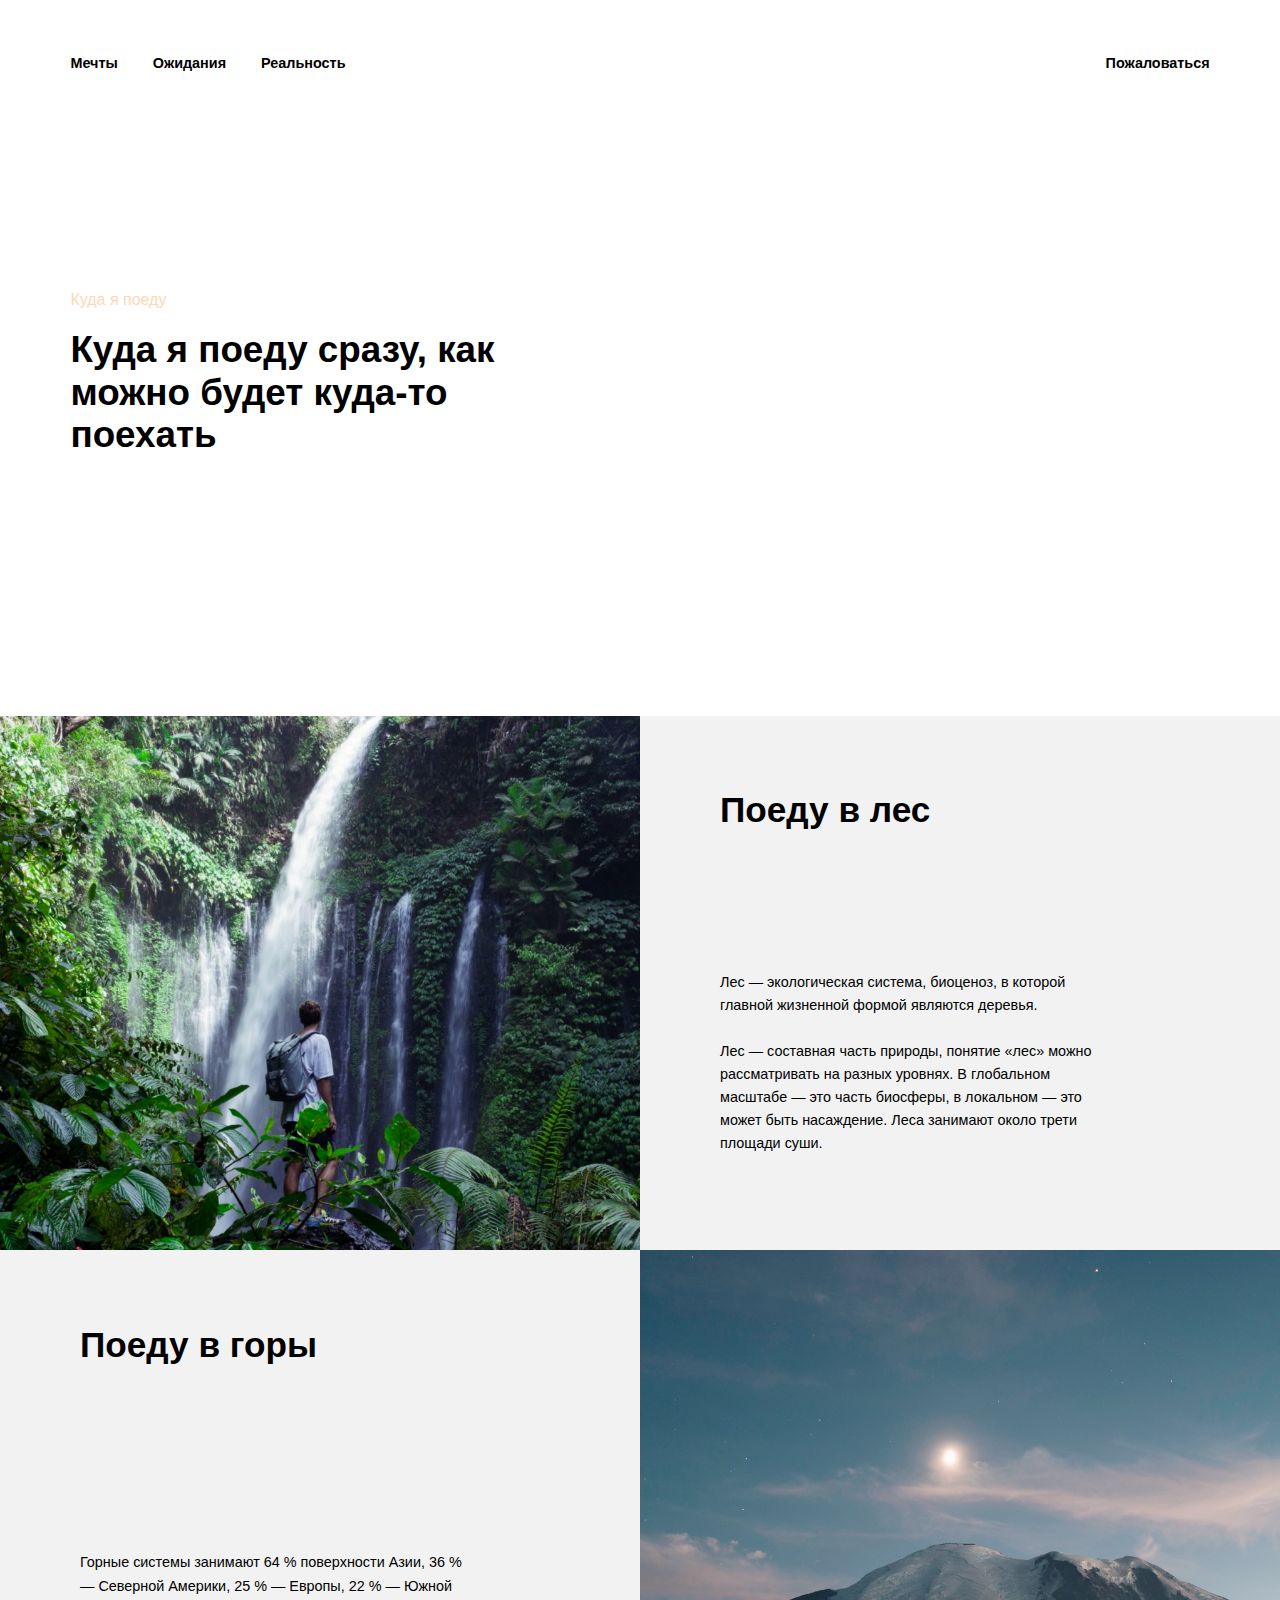
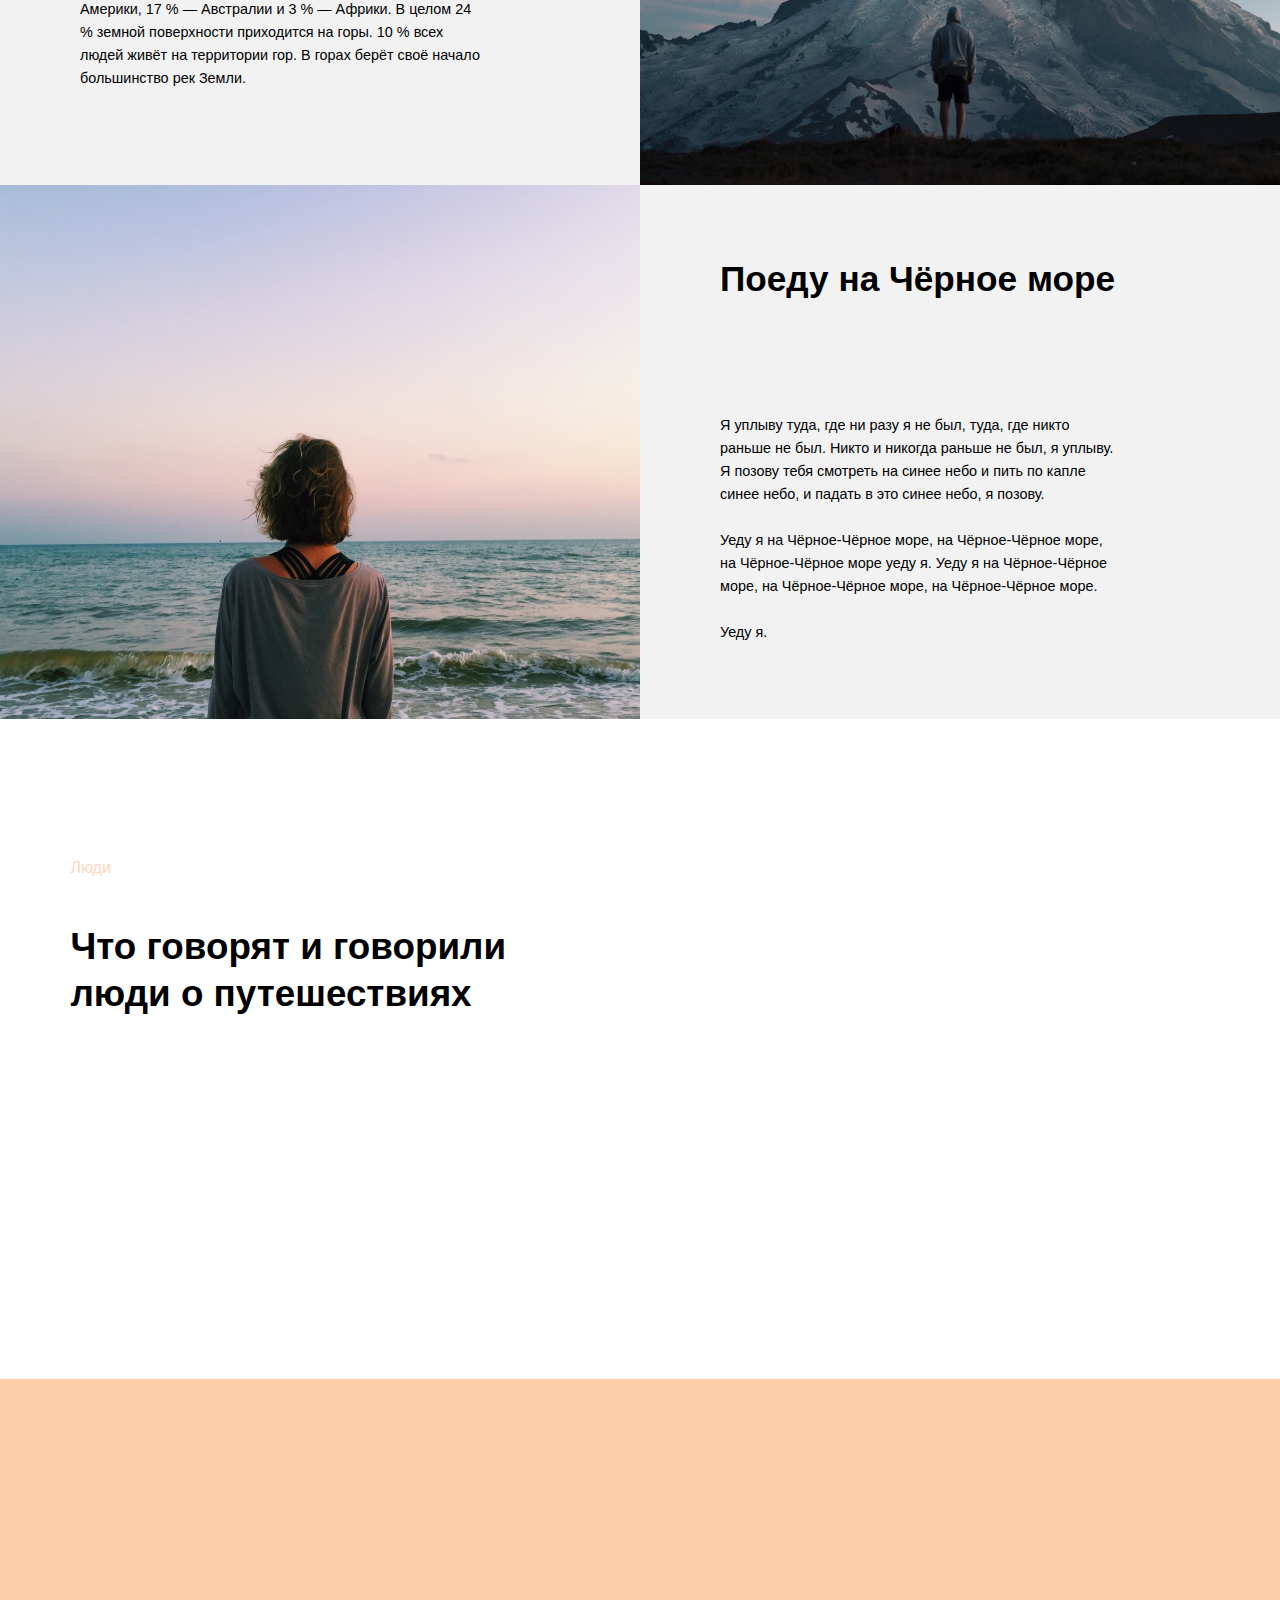
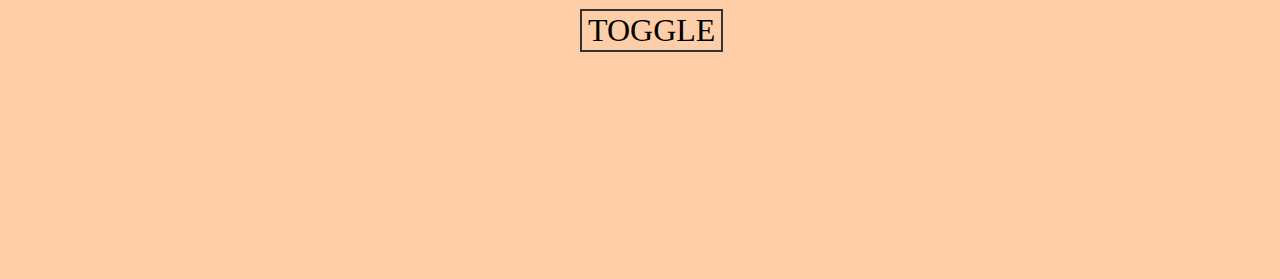
==== index.html @ f2f43249 "." ====
<!DOCTYPE html>
<html lang="ru">
  <head>
    <meta charset="UTF-8" />
    <meta http-equiv="X-UA-Compatible" content="IE=edge" />
    <meta name="viewport" content="width=device-width, initial-scale=1.0" />
    <meta
      name="keywords"
      content="Куда поехать, мечты, ожидания, реальность, лес, горы, море"
    />
    <meta name="description" content="Путешествия по России" />
    <meta name="author" content="Il.Kor&Gorilla.dev" />
    <link rel="stylesheet" href="./pages/index.css" />
    <title>Куда я поеду</title>
  </head>
  <body class="wrapper">
    <div class="root">
      <header class="header header_margin_auto">
        <nav class="navbar header__navbar">
          <a href="#" class="navbar__link header__link" target="_blank"
            >Мечты</a
          >
          <a href="#" class="navbar__link header__link" target="_blank"
            >Ожидания</a
          >
          <a
            href="#"
            class="navbar__link header__link navbar__link_margin_r"
            target="_blank"
            >Реальность</a
          >
          <a href="#" class="navbar__link header__link" target="_blank"
            >Пожаловаться</a
          >
        </nav>
      </header>
      <main class="content">
        <section class="description">
          <div class="description__text">
            <p class="section-subtitle section-subtitle_position_description">
              Куда я поеду
            </p>
            <h1 class="section-title section-title_position_description">
              Куда я поеду сразу, как можно будет куда-то поехать
            </h1>
          </div>
          <div class="description__image"></div>
        </section>
        <section class="cards">
          <div class="card">
            <img src="./images/places-forest.jpeg" alt="" class="card__image" />
            <div class="card__description">
              <h2 class="card__title">Поеду в лес</h2>
              <p class="card__paragraph">
                Лес — экологическая система, биоценоз, в которой главной
                жизненной формой являются деревья.
              </p>
              <p class="card__paragraph">
                Лес — составная часть природы, понятие «лес» можно рассматривать
                на разных уровнях. В глобальном масштабе — это часть биосферы, в
                локальном — это может быть насаждение. Леса занимают около трети
                площади суши.
              </p>
            </div>
          </div>
          <div class="card">
            <img
              src="./images/places-mountains.jpeg"
              alt=""
              class="card__image"
            />
            <div class="card__description">
              <h2 class="card__title">Поеду в горы</h2>
              <p class="card__paragraph">
                Горные системы занимают 64 % поверхности Азии, 36 % — Северной
                Америки, 25 % — Европы, 22 % — Южной Америки, 17 % — Австралии и
                3 % — Африки. В целом 24 % земной поверхности приходится на
                горы. 10 % всех людей живёт на территории гор. В горах берёт
                своё начало большинство рек Земли.
              </p>
            </div>
          </div>
          <div class="card">
            <img
              src="./images/places-black-sea.jpeg"
              alt=""
              class="card__image"
            />
            <div class="card__description card__description_position_third">
              <h2 class="card__title">Поеду на Чёрное море</h2>
              <p class="card__paragraph">
                Я уплыву туда, где ни разу я не был, туда, где никто раньше не
                был. Никто и никогда раньше не был, я уплыву. Я позову тебя
                смотреть на синее небо и пить по капле синее небо, и падать в
                это синее небо, я позову.
              </p>
              <p class="card__paragraph">
                Уеду я на Чёрное-Чёрное море, на Чёрное-Чёрное море, на
                Чёрное-Чёрное море уеду я. Уеду я на Чёрное-Чёрное море, на
                Чёрное-Чёрное море, на Чёрное-Чёрное море.
              </p>
              <p class="card__paragraph">Уеду я.</p>
            </div>
          </div>
        </section>
        <section class="quotes">
          <p class="section-subtitle">Люди</p>
          <h2 class="section-title section-title_position_quotes">
            Что говорят и говорили люди о путешествиях
          </h2>
          <ul class="quotes__table">
            <li class="quotes__cell">
              <p class="quotes__author">Иван Бунин</p>
              <blockquote class="quotes__text quotes__text_active">
                Человека делают счастливым три вещи: любовь, интересная работа и
                возможность путешествовать.
              </blockquote>
            </li>
            <li class="quotes__cell">
              <p class="quotes__author">Альбер Камю</p>
              <blockquote class="quotes__text">
                Путешествие как самая великая и серьезная наука помогает нам
                вновь обрести себя.
              </blockquote>
            </li>
            <li class="quotes__cell">
              <p class="quotes__author">Норвежская пословица</p>
              <blockquote class="quotes__text">
                Лишь тот, кто странствует, открывает новые пути.
              </blockquote>
            </li>
            <li class="quotes__cell">
              <p class="quotes__author">Мария Захарова</p>
              <blockquote class="quotes__text">
                В принципе зарубежная поездка – это серьезнейшее,
                ответственнейшее и очень рискованное предприятие.
              </blockquote>
            </li>
          </ul>
        </section>
      </main>
      <footer class="footer">
        <div class="footer__copyright">
          <div class="footer__column-left">
            <h2 class="footer__year">&copy;2022</h2>
          </div>
          <div class="footer__separator"></div>
          <div class="footer__column-right">
            <p class="footer__authors">Il.Kor <br />Gorilla.dev</p>
          </div>
        </div>
        <button class="footer__button footer__button_hidden">Toggle</button>
      </footer>
    <script language="JavaScript" src="./pages/script.js"></script>
  </body>
</html>
---- pages/index.css ----
/* Normalize section ==================================================>*/
@import url(../vendor/normalize.css);

/* root section ==================================================>*/
@import url(../blocks/root/root.css);

/* header section ==================================================>*/
@import url(../blocks/header/header.css);
@import url(../blocks/header/_margin/header_margin_auto.css);
@import url(../blocks/navbar/navbar.css);
@import url(../blocks/navbar/__link/navbar__link.css);
@import url(../blocks/navbar/__link/_margin/navbar__link_margin_r.css);

/* Content section ==================================================>*/
@import url(../blocks/content/content.css);

/* Description section ==================================================>*/
@import url(../blocks/description/description.css);
@import url(../blocks/description/__text/description__text.css);
@import url(../blocks/description/__image/description__image.css);
@import url(../blocks/section-title/section-title.css);
@import url(../blocks/section-subtitle/section-subtitle.css);

/* Cards section ==================================================>*/
@import url(../blocks/cards/cards.css);
@import url(../blocks/card/card.css);
@import url(../blocks/card/__description/card__description.css);
@import url(../blocks/card/__image/card__image.css);
@import url(../blocks/card/__paragraph/card__paragraph.css);
@import url(../blocks/card/__title/card__title.css);
@import url(../blocks/card/__description/_position/card__description_position_third.css);

/* Quotes section ==================================================>*/
@import url(../blocks/quotes/quotes.css);
@import url(../blocks/quotes/__table/quotes__table.css);
@import url(../blocks/quotes/__cell/quotes__cell.css);
@import url(../blocks/quotes/__cell/_active/quotes__cell_active.css);
@import url(../blocks/quotes/__author/quotes__author.css);
@import url(../blocks/quotes/__text/quotes__text.css);
@import url(../blocks/section-title/_position/section-title_position_quotes.css);

/* Footer section ==================================================>*/
@import url(../blocks/footer/footer.css);
@import url(../blocks/footer/__copyright/footer__copyright.css);
@import url(../blocks/footer/__column-right/footer__column-right.css);
@import url(../blocks/footer/__column-left/footer__column-left.css);
@import url(../blocks/footer/__year/footer__year.css);
@import url(../blocks/footer/__year/_active/footer__year_active.css);
@import url(../blocks/footer/__authors/footer__authors.css);
@import url(../blocks/footer/__authors/_active/footer__authors_active.css);
@import url(../blocks/footer/__separator/footer__separator.css);
@import url(../blocks/footer/__separator/_active/footer__separator_active.css);
@import url(../blocks/footer/__button/footer__button.css);
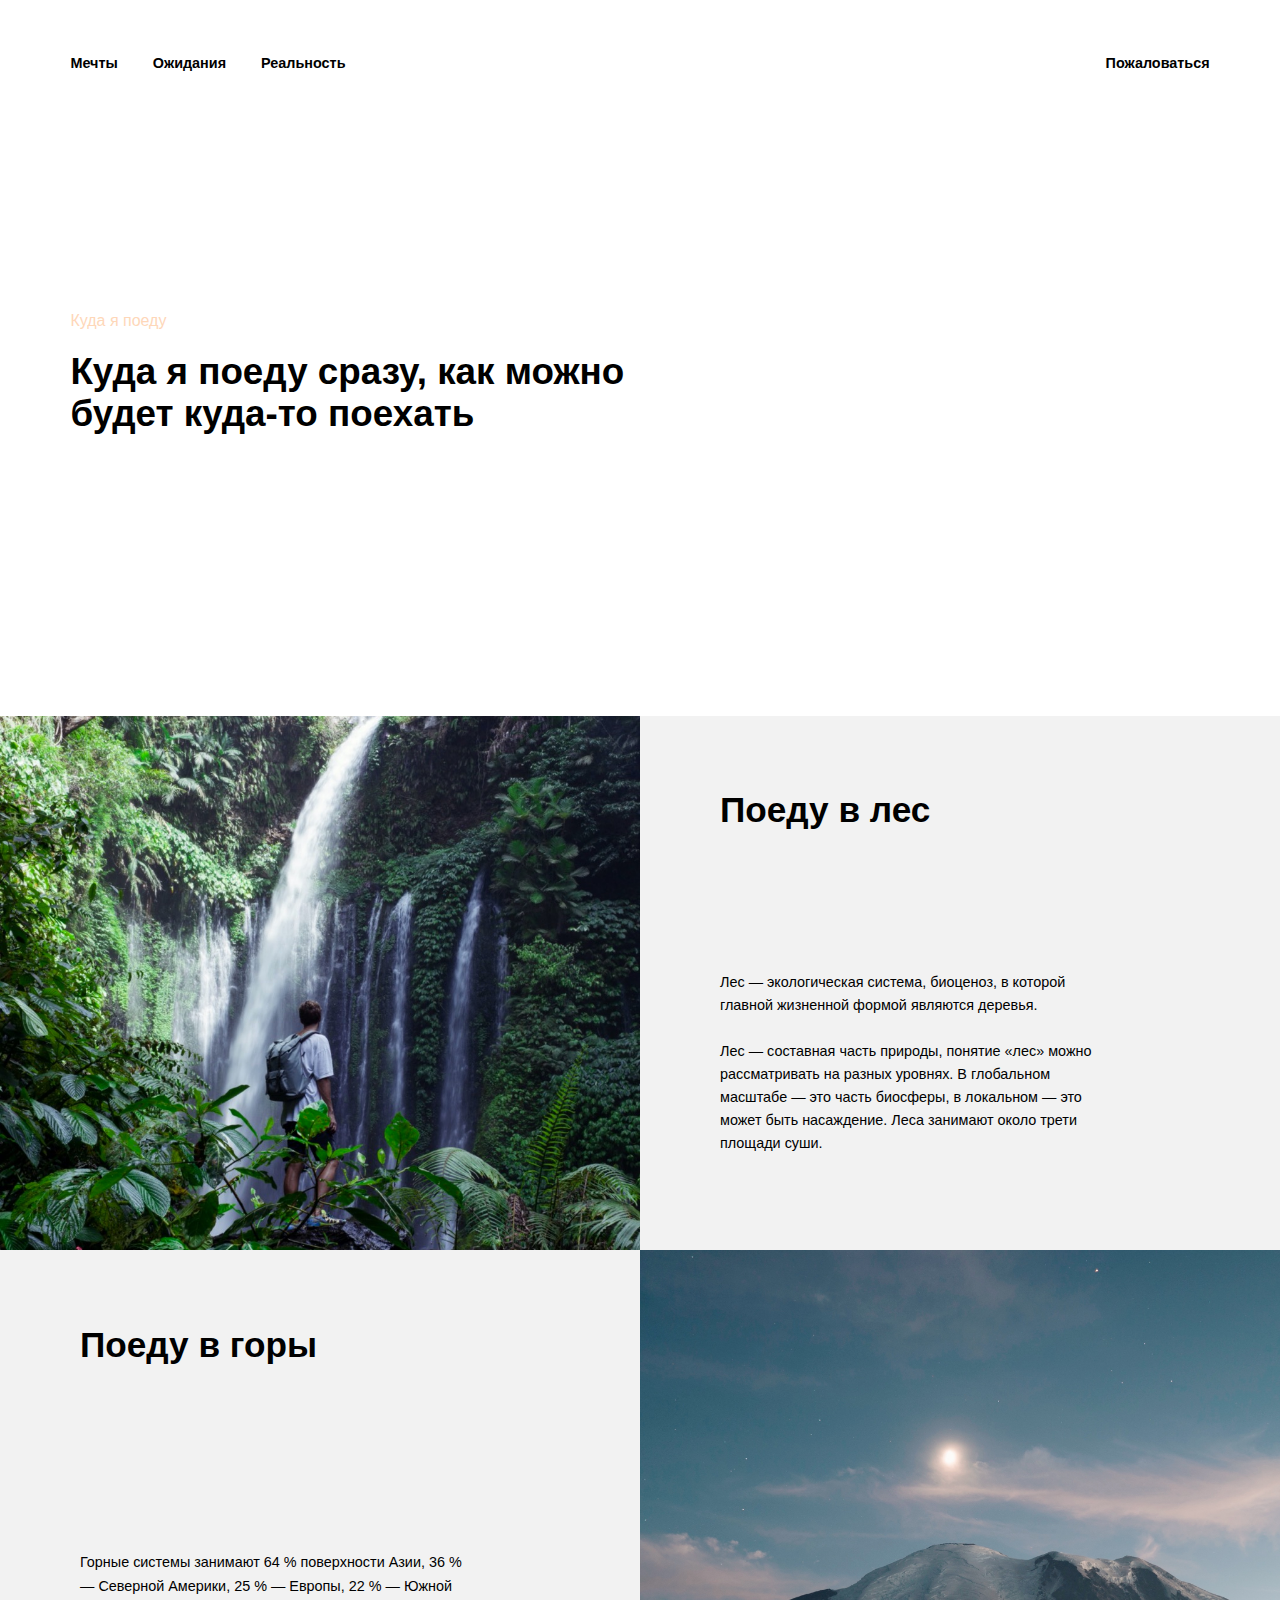
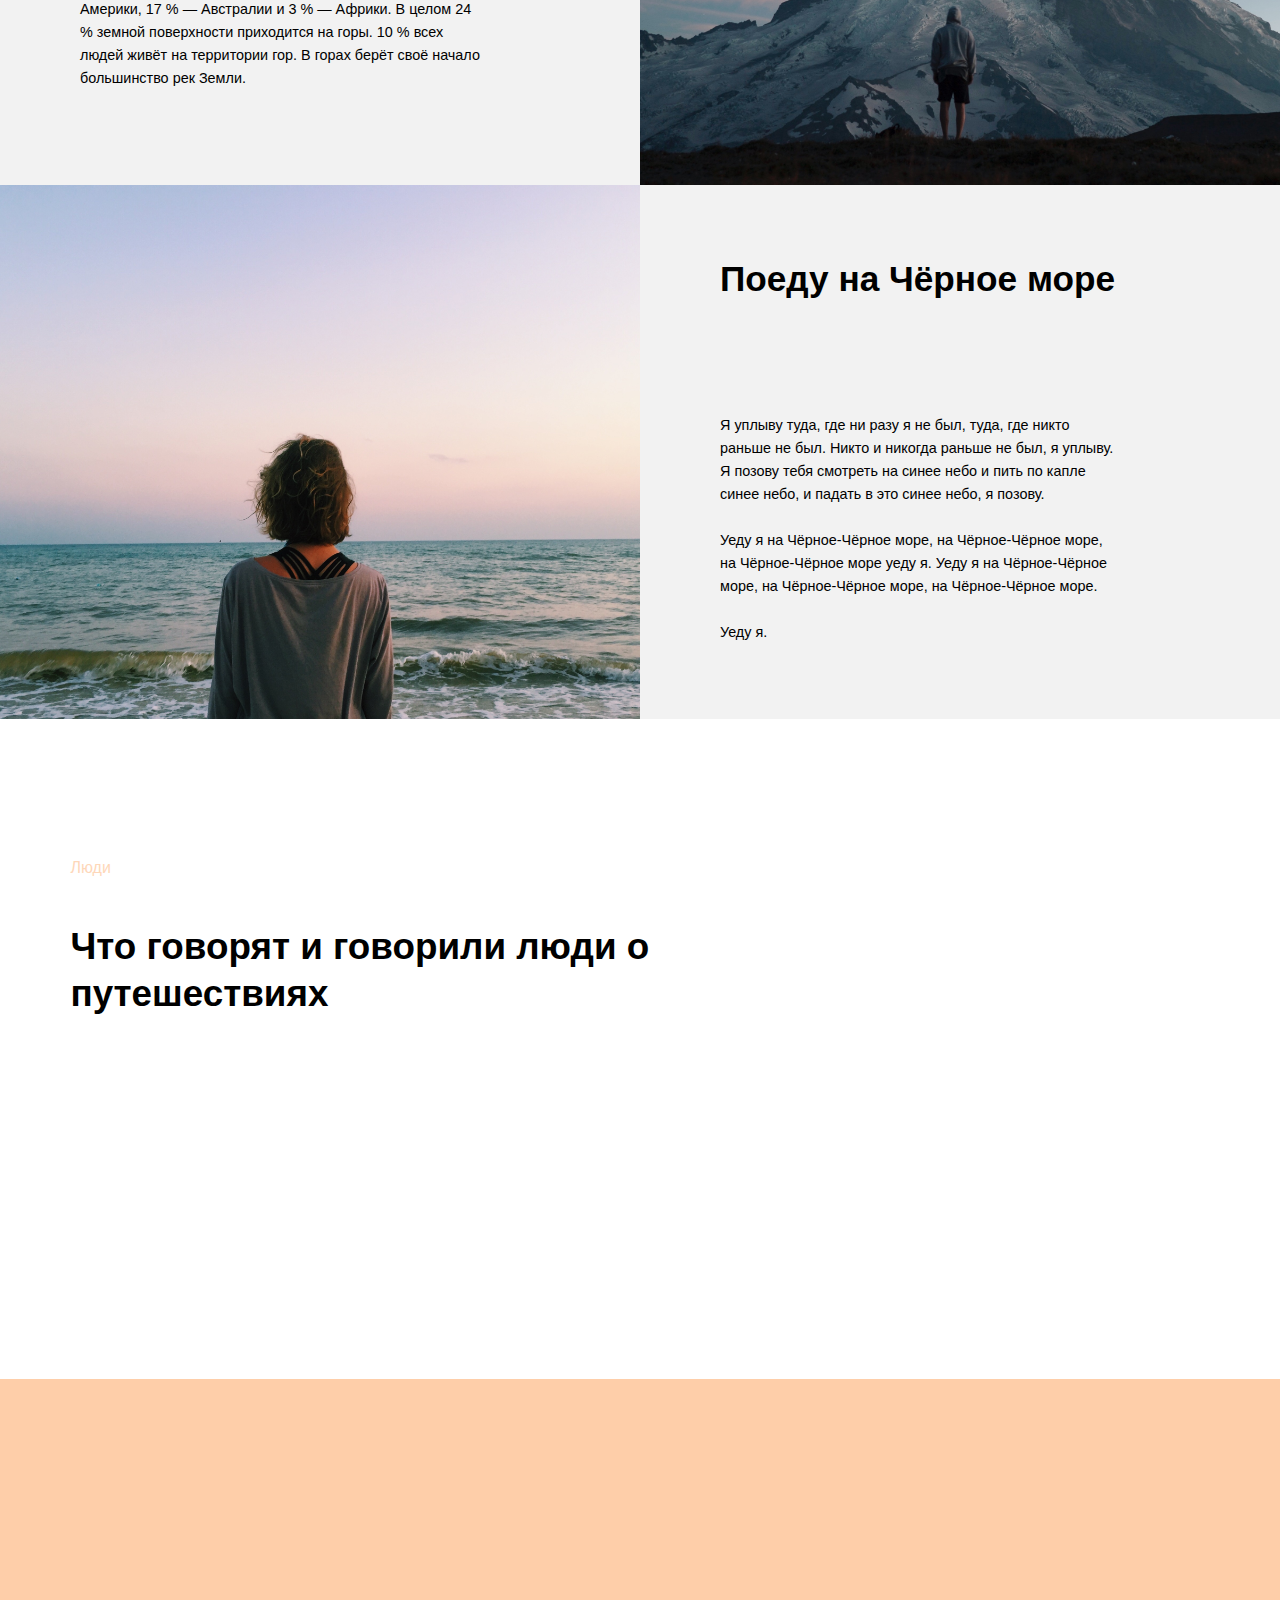
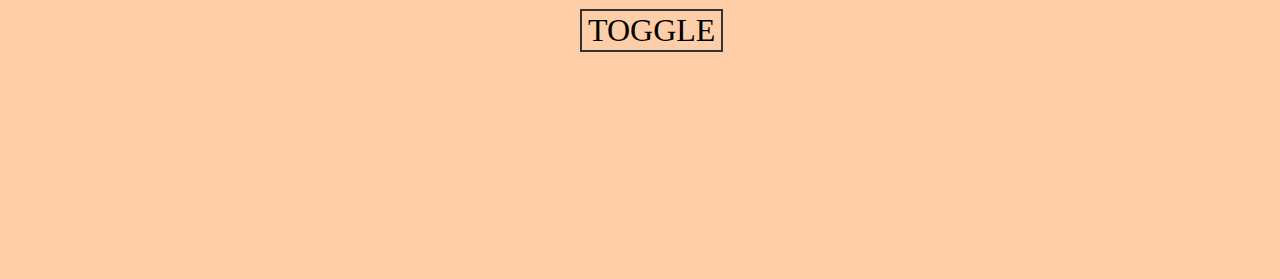
==== commit fd9c4834: "popup section" ====
--- a/index.html
+++ b/index.html
@@ -29,9 +29,58 @@
             target="_blank"
             >Реальность</a
           >
-          <a href="#" class="navbar__link header__link" target="_blank"
+          <a href="#" class="navbar__link header__link navbar__link_active"
             >Пожаловаться</a
           >
+          <div class="popup">
+            <form class="popup__form">
+              <svg
+                class="popup__close"
+                xmlns="http://www.w3.org/2000/svg"
+                width="24"
+                height="24"
+                viewBox="0 0 24 24"
+              >
+                <path
+                  fill="#000"
+                  d="M23.954 21.03l-9.184-9.095 9.092-9.174-2.832-2.807-9.09 9.179-9.176-9.088-2.81 2.81 9.186 9.105-9.095 9.184 2.81 2.81 9.112-9.192 9.18 9.1z"
+                />
+              </svg>
+              <label class="popup__text popup__text_type_name" for="name"
+                >Представьтесь</label
+              >
+              <input
+                type="text"
+                name="name"
+                id="name"
+                required
+                placeholder="Введите имя"
+                class="popup__input popup__input_type_name"
+              />
+              <label class="popup__text popup__text_type_tel" for="tel"
+                >Ваш телефон
+              </label>
+              <input
+                type="tel"
+                name="tel"
+                id="tel"
+                required
+                placeholder="Введите телефон"
+                class="popup__input popup__input_type_tel"
+              />
+              <label class="popup__text popup__text_type_message" for="message"
+                >Ваше сообщение
+              </label>
+              <textarea
+                name="message"
+                id="message"
+                required
+                placeholder="Опишите вашу проблему"
+                class="popup__message"
+              ></textarea>
+              <button type="submit" class="popup__button">Отправить</button>
+            </form>
+          </div>
         </nav>
       </header>
       <main class="content">
@@ -151,6 +200,7 @@
         </div>
         <button class="footer__button footer__button_hidden">Toggle</button>
       </footer>
-    <script language="JavaScript" src="./pages/script.js"></script>
+    </div>
+    <script language="JavaScript" src="./script/index.js"></script>
   </body>
 </html>
--- a/pages/index.css
+++ b/pages/index.css
@@ -10,6 +10,18 @@
 @import url(../blocks/navbar/navbar.css);
 @import url(../blocks/navbar/__link/navbar__link.css);
 @import url(../blocks/navbar/__link/_margin/navbar__link_margin_r.css);
+
+/* Popup section ==================================================>*/
+@import url(../blocks/popup/popup.css);
+@import url(../blocks/popup/_active/popup_active.css);
+@import url(../blocks/popup/__form/popup__form.css);
+@import url(../blocks/popup/__form/_active/popup__form_active.css);
+@import url(../blocks/popup/__close/popup__close.css);
+@import url(../blocks/popup/__text/popup__text.css);
+@import url(../blocks/popup/__input/popup__input.css);
+@import url(../blocks/popup/__text/_active/popup__text_active.css);
+@import url(../blocks/popup/__message/popup__message.css);
+@import url(../blocks/popup/__button/popup__button.css);
 
 /* Content section ==================================================>*/
 @import url(../blocks/content/content.css);
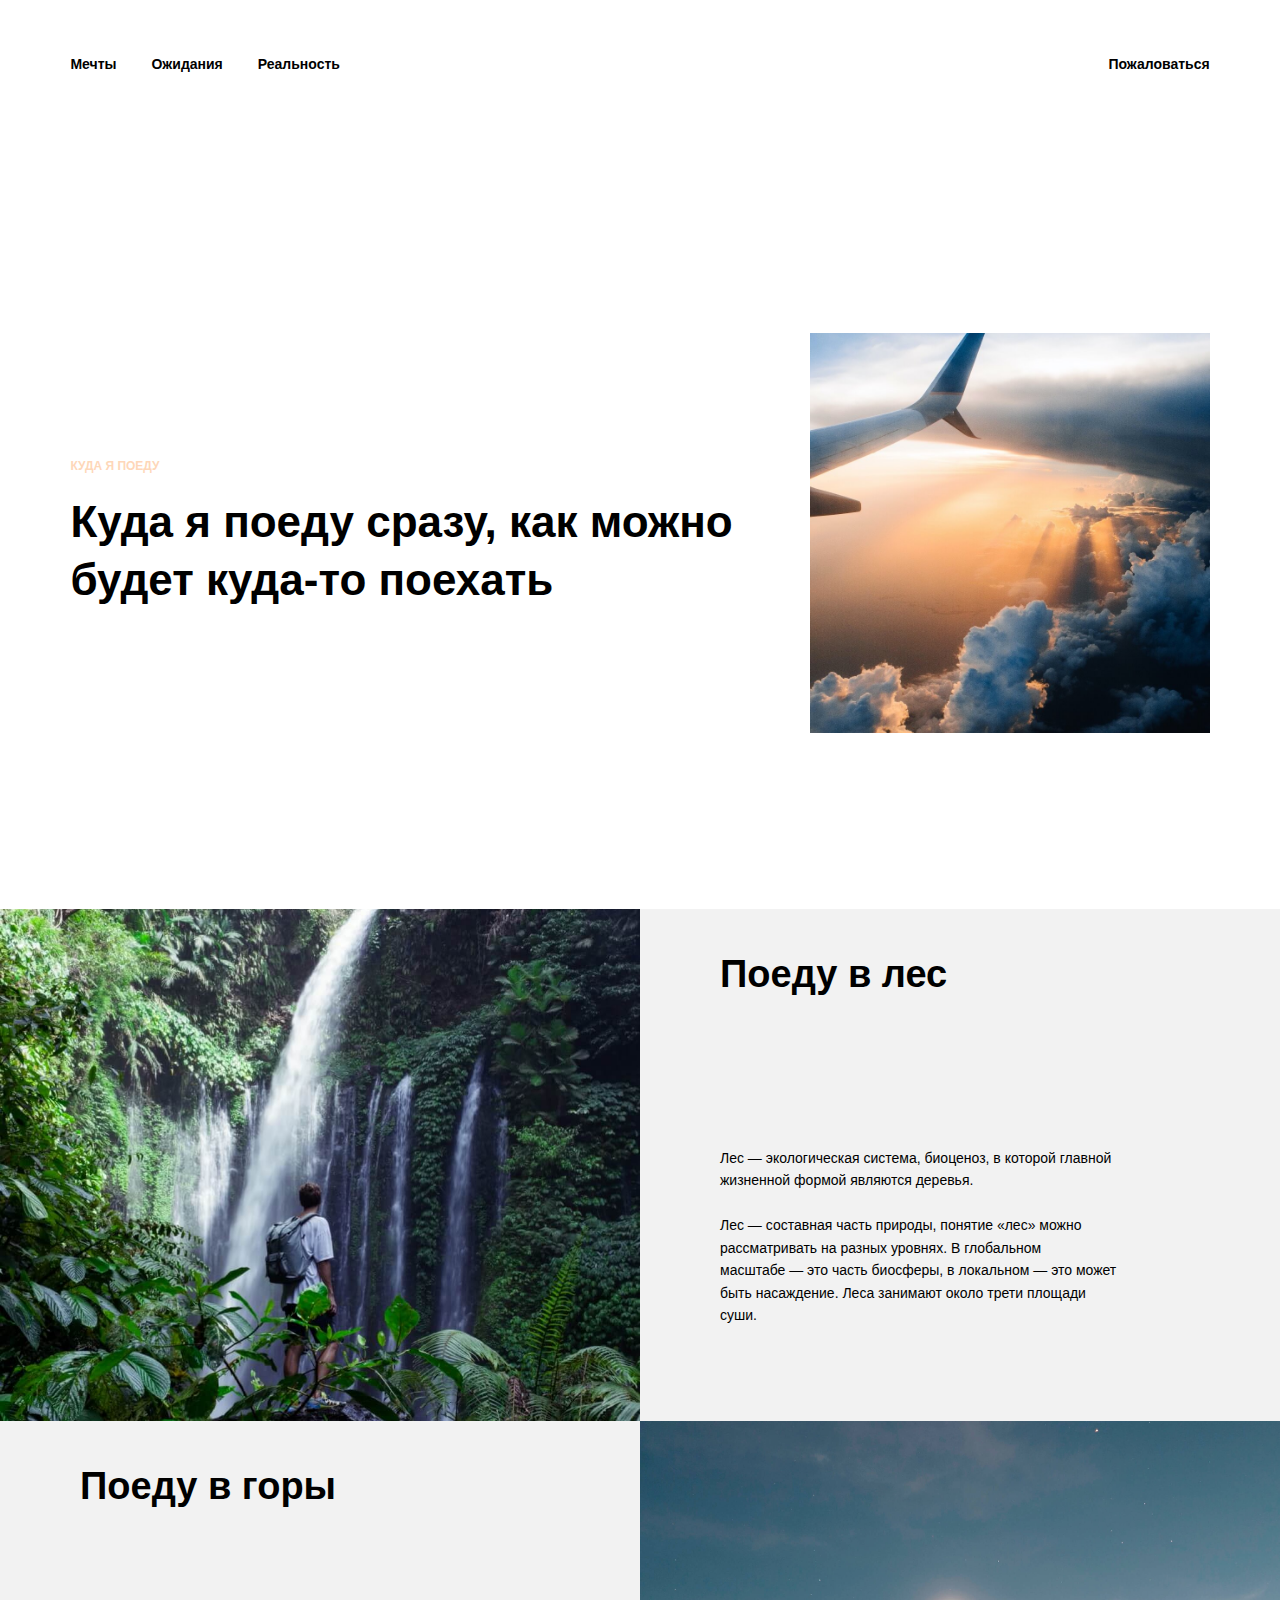
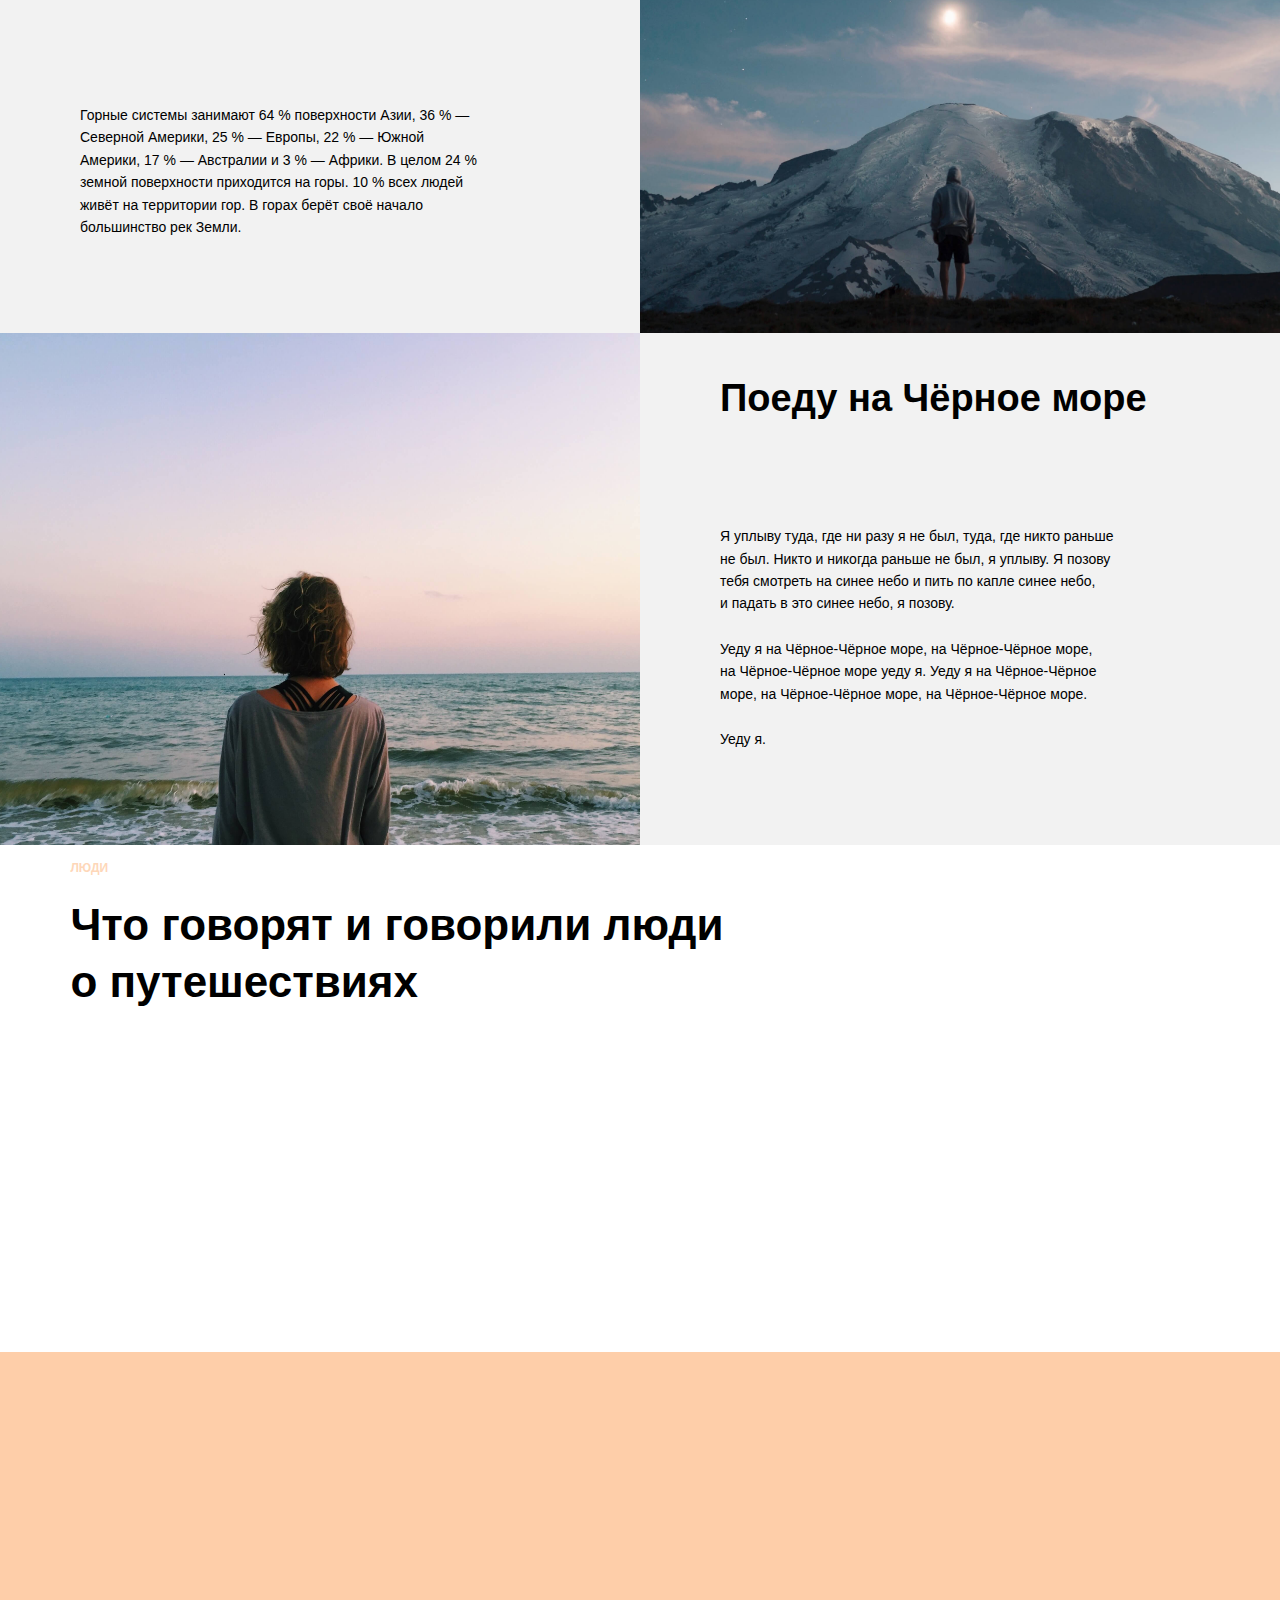
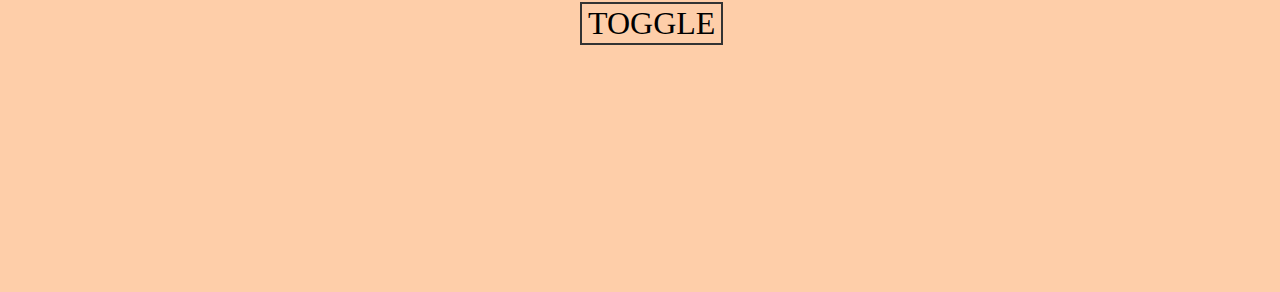
==== commit 1b89b3d7: "fix project" ====
--- a/index.html
+++ b/index.html
@@ -1,206 +1,142 @@
 <!DOCTYPE html>
 <html lang="ru">
-  <head>
-    <meta charset="UTF-8" />
-    <meta http-equiv="X-UA-Compatible" content="IE=edge" />
-    <meta name="viewport" content="width=device-width, initial-scale=1.0" />
-    <meta
-      name="keywords"
-      content="Куда поехать, мечты, ожидания, реальность, лес, горы, море"
-    />
-    <meta name="description" content="Путешествия по России" />
-    <meta name="author" content="Il.Kor&Gorilla.dev" />
-    <link rel="stylesheet" href="./pages/index.css" />
-    <title>Куда я поеду</title>
-  </head>
-  <body class="wrapper">
-    <div class="root">
-      <header class="header header_margin_auto">
-        <nav class="navbar header__navbar">
-          <a href="#" class="navbar__link header__link" target="_blank"
-            >Мечты</a
-          >
-          <a href="#" class="navbar__link header__link" target="_blank"
-            >Ожидания</a
-          >
-          <a
-            href="#"
-            class="navbar__link header__link navbar__link_margin_r"
-            target="_blank"
-            >Реальность</a
-          >
-          <a href="#" class="navbar__link header__link navbar__link_active"
-            >Пожаловаться</a
-          >
-          <div class="popup">
-            <form class="popup__form">
-              <svg
-                class="popup__close"
-                xmlns="http://www.w3.org/2000/svg"
-                width="24"
-                height="24"
-                viewBox="0 0 24 24"
-              >
-                <path
-                  fill="#000"
-                  d="M23.954 21.03l-9.184-9.095 9.092-9.174-2.832-2.807-9.09 9.179-9.176-9.088-2.81 2.81 9.186 9.105-9.095 9.184 2.81 2.81 9.112-9.192 9.18 9.1z"
-                />
-              </svg>
-              <label class="popup__text popup__text_type_name" for="name"
-                >Представьтесь</label
-              >
-              <input
-                type="text"
-                name="name"
-                id="name"
-                required
-                placeholder="Введите имя"
-                class="popup__input popup__input_type_name"
-              />
-              <label class="popup__text popup__text_type_tel" for="tel"
-                >Ваш телефон
-              </label>
-              <input
-                type="tel"
-                name="tel"
-                id="tel"
-                required
-                placeholder="Введите телефон"
-                class="popup__input popup__input_type_tel"
-              />
-              <label class="popup__text popup__text_type_message" for="message"
-                >Ваше сообщение
-              </label>
-              <textarea
-                name="message"
-                id="message"
-                required
-                placeholder="Опишите вашу проблему"
-                class="popup__message"
-              ></textarea>
-              <button type="submit" class="popup__button">Отправить</button>
-            </form>
+<head><!--Голова-->
+  <meta charset="UTF-8">
+  <meta http-equiv="X-UA-Compatible" content="IE=edge">
+  <meta name="description" content="Website about places for traveling.">
+  <meta name="viewport" content="width=device-width, initial-scale=1.0">
+  <meta name="keywords" content="Куда поехать, мечты, ожидания, реальность, лес, горы, море">
+  <meta name="authors" content="Il.kor&Gorilla.dev">
+  <link rel="stylesheet" href="./pages/index.css">
+  <link rel="shortcut icon" href="./images/favicon.png" type="image/x-icon">
+  <title>Куда я поеду</title>
+</head>
+<body><!--Тело-->
+  <div class="wrapper"><!--Обертка-->
+    <div class="root"><!--Страница-->
+      <header class="header header_margin_auto"><!--Шапка-->
+        <nav>
+          <ul class="navbar list">
+            <li><a href="#" class="navbar__link" target="_blank">Мечты</a></li>
+            <li><a href="#" class="navbar__link" target="_blank">Ожидания</a></li>
+            <li><a href="#" class="navbar__link" target="_blank">Реальность</a></li>
+            <li class="margin-left"><a href="#" class="navbar__link active">Пожаловаться</a></li>
+          </ul>
+        </nav>
+        <div class="popup"><!--Попап-->
+          <form class="popup__form">
+            <svg class="popup__close" xmlns="http://www.w3.org/2000/svg">
+              <path fill="#000" d="M23.954 21.03l-9.184-9.095 9.092-9.174-2.832-2.807-9.09 9.179-9.176-9.088-2.81 2.81 9.186 9.105-9.095 9.184 2.81 2.81 9.112-9.192 9.18 9.1z" />
+            </svg>
+            <label class="popup__text popup__text_type_name" for="name">Представьтесь</label>
+            <input type="text" name="name" id="name" required placeholder="Введите имя" class="popup__input popup__input_type_name" />
+            <label class="popup__text popup__text_type_tel" for="tel">Ваш телефон</label>
+            <input type="tel" name="tel" id="tel" required placeholder="Введите телефон" class="popup__input popup__input_type_tel" />
+            <label class="popup__text popup__text_type_message" for="message">Ваше сообщение</label>
+            <textarea name="message" id="message" required placeholder="Опишите вашу проблему" class="popup__message"></textarea>
+            <button type="submit" class="popup__button">Отправить</button>
+          </form>
+        </div>
+        <div class="burger-section">
+          <svg class="burger__image" id="activator" xmlns="http://www.w3.org/2000/svg"><!--Бургер-->
+            <path d="M 3 7 A 1.0001 1.0001 0 1 0 3 9 L 27 9 A 1.0001 1.0001 0 1 0 27 7 L 3 7 z M 3 14 A 1.0001 1.0001 0 1 0 3 16 L 27 16 A 1.0001 1.0001 0 1 0 27 14 L 3 14 z M 3 21 A 1.0001 1.0001 0 1 0 3 23 L 27 23 A 1.0001 1.0001 0 1 0 27 21 L 3 21 z" />
+          </svg>
+          <nav class="burger burger_active">
+            <ul class="burger__list">
+              <li class="burger__item"><a href="#" class="burger__link">Мечты</a></li>
+              <li class="burger__item"><a href="#" class="burger__link">Ожидания</a></li>
+              <li class="burger__item"><a href="#" class="burger__link">Реальность</a></li>
+              <li class="burger__item"><a href="#" class="burger__link active">Пожаловаться</a></li>
+            </ul>
+          </nav>
+        </div>
+      </header>
+      <main class="content"><!--Контент-->
+        <section class="intro"><!--Секция intro-->
+          <div class="description">
+            <p class="description__subtitle">Куда я&nbsp;поеду</p>
+            <h1 class="description__title">Куда я&nbsp;поеду сразу, как можно будет куда-то поехать</h1>
           </div>
-        </nav>
-      </header>
-      <main class="content">
-        <section class="description">
-          <div class="description__text">
-            <p class="section-subtitle section-subtitle_position_description">
-              Куда я поеду
-            </p>
-            <h1 class="section-title section-title_position_description">
-              Куда я поеду сразу, как можно будет куда-то поехать
-            </h1>
-          </div>
-          <div class="description__image"></div>
+          <picture class="intro__picture">
+            <source srcset="./images/intro-image-mob.jpg" media="(max-width: 568px)">
+            <img src="./images/intro-image-desktop.jpg" alt="Крыло самолета на фоне облаков" class="intro__image">
+          </picture>
         </section>
-        <section class="cards">
-          <div class="card">
-            <img src="./images/places-forest.jpeg" alt="" class="card__image" />
-            <div class="card__description">
-              <h2 class="card__title">Поеду в лес</h2>
-              <p class="card__paragraph">
-                Лес — экологическая система, биоценоз, в которой главной
-                жизненной формой являются деревья.
-              </p>
-              <p class="card__paragraph">
-                Лес — составная часть природы, понятие «лес» можно рассматривать
-                на разных уровнях. В глобальном масштабе — это часть биосферы, в
-                локальном — это может быть насаждение. Леса занимают около трети
-                площади суши.
-              </p>
-            </div>
-          </div>
-          <div class="card">
-            <img
-              src="./images/places-mountains.jpeg"
-              alt=""
-              class="card__image"
-            />
-            <div class="card__description">
-              <h2 class="card__title">Поеду в горы</h2>
-              <p class="card__paragraph">
-                Горные системы занимают 64 % поверхности Азии, 36 % — Северной
-                Америки, 25 % — Европы, 22 % — Южной Америки, 17 % — Австралии и
-                3 % — Африки. В целом 24 % земной поверхности приходится на
-                горы. 10 % всех людей живёт на территории гор. В горах берёт
-                своё начало большинство рек Земли.
-              </p>
-            </div>
-          </div>
-          <div class="card">
-            <img
-              src="./images/places-black-sea.jpeg"
-              alt=""
-              class="card__image"
-            />
-            <div class="card__description card__description_position_third">
-              <h2 class="card__title">Поеду на Чёрное море</h2>
-              <p class="card__paragraph">
-                Я уплыву туда, где ни разу я не был, туда, где никто раньше не
-                был. Никто и никогда раньше не был, я уплыву. Я позову тебя
-                смотреть на синее небо и пить по капле синее небо, и падать в
-                это синее небо, я позову.
-              </p>
-              <p class="card__paragraph">
-                Уеду я на Чёрное-Чёрное море, на Чёрное-Чёрное море, на
-                Чёрное-Чёрное море уеду я. Уеду я на Чёрное-Чёрное море, на
-                Чёрное-Чёрное море, на Чёрное-Чёрное море.
-              </p>
-              <p class="card__paragraph">Уеду я.</p>
-            </div>
-          </div>
-        </section>
-        <section class="quotes">
-          <p class="section-subtitle">Люди</p>
-          <h2 class="section-title section-title_position_quotes">
-            Что говорят и говорили люди о путешествиях
-          </h2>
-          <ul class="quotes__table">
-            <li class="quotes__cell">
-              <p class="quotes__author">Иван Бунин</p>
-              <blockquote class="quotes__text quotes__text_active">
-                Человека делают счастливым три вещи: любовь, интересная работа и
-                возможность путешествовать.
-              </blockquote>
+        <section aria-label="places"></section><!--Секция places-->
+          <ul class="places list">
+            <li class="place"><!--Место – лес-->
+              <picture class="place__picture">
+                <source srcset="./images/places-forest-mob.jpg" media="(max-width: 568px)">
+                <img src="./images/places-forest-desktop.jpg" alt="Лес" class="place__image">
+              </picture>
+              <div class="place__description">
+                <h2 class="place__title">Поеду в&nbsp;лес</h2>
+                <p class="place__paragraph">Лес&nbsp;&mdash; экологическая система, биоценоз, в&nbsp;которой главной жизненной формой являются деревья.</p>
+                <p class="place__paragraph">Лес&nbsp;&mdash; составная часть природы, понятие &laquo;лес&raquo; можно рассматривать на&nbsp;разных уровнях. В&nbsp;глобальном масштабе&nbsp;&mdash; это часть биосферы, в&nbsp;локальном&nbsp;&mdash; это может быть насаждение. Леса занимают около трети площади суши.</p>
+              </div>
             </li>
-            <li class="quotes__cell">
-              <p class="quotes__author">Альбер Камю</p>
-              <blockquote class="quotes__text">
-                Путешествие как самая великая и серьезная наука помогает нам
-                вновь обрести себя.
-              </blockquote>
+            <li class="place"><!--Место – горы-->
+              <div class="place__description place__description_media_mobile">
+                <h2 class="place__title">Поеду в&nbsp;горы</h2>
+                <p class="place__paragraph">Горные системы занимают 64&nbsp;% поверхности Азии, 36&nbsp;%&nbsp;&mdash; Северной Америки, 25&nbsp;%&nbsp;&mdash; Европы, 22&nbsp;%&nbsp;&mdash; Южной Америки, 17&nbsp;%&nbsp;&mdash; Австралии и&nbsp;3&nbsp;%&nbsp;&mdash; Африки. В&nbsp;целом 24&nbsp;% земной поверхности приходится на&nbsp;горы.&nbsp;10&nbsp;% всех людей живёт на&nbsp;территории гор. В&nbsp;горах берёт своё начало большинство рек Земли.</p>
+              </div>
+              <picture class="place__picture">
+                <source srcset="./images/places-mountains-mob.jpg" media="(max-width: 568px)">
+                <img src="./images/places-mountains-desktop.jpg" alt="Горы" class="place__image">
+              </picture>
             </li>
-            <li class="quotes__cell">
-              <p class="quotes__author">Норвежская пословица</p>
-              <blockquote class="quotes__text">
-                Лишь тот, кто странствует, открывает новые пути.
-              </blockquote>
-            </li>
-            <li class="quotes__cell">
-              <p class="quotes__author">Мария Захарова</p>
-              <blockquote class="quotes__text">
-                В принципе зарубежная поездка – это серьезнейшее,
-                ответственнейшее и очень рискованное предприятие.
-              </blockquote>
+            <li class="place"><!--Место – Чёрное море-->
+              <picture class="place__picture">
+                <source srcset="./images/places-black-sea-mob.jpg" media="(max-width: 568px)">
+                <img src="./images/places-black-sea-desktop.jpg" alt="Чёрное моря" class="place__image">
+              </picture>
+              <div class="place__description">
+                <h2 class="place__title">Поеду на&nbsp;Чёрное море</h2>
+                <p class="place__paragraph">Я&nbsp;уплыву туда, где ни&nbsp;разу я&nbsp;не&nbsp;был, туда, где никто раньше не&nbsp;был. Никто и&nbsp;никогда раньше не&nbsp;был, я&nbsp;уплыву. Я&nbsp;позову тебя смотреть на&nbsp;синее небо и&nbsp;пить по&nbsp;капле синее небо, и&nbsp;падать в&nbsp;это синее небо, я&nbsp;позову.</p>
+                <p class="place__paragraph">Уеду я&nbsp;на&nbsp;Чёрное-Чёрное море, на&nbsp;Чёрное-Чёрное море, на&nbsp;Чёрное-Чёрное море уеду&nbsp;я. Уеду я&nbsp;на&nbsp;Чёрное-Чёрное море, на&nbsp;Чёрное-Чёрное море, на&nbsp;Чёрное-Чёрное море.</p>
+                <p class="place__paragraph">Уеду я.</p>
+              </div>
             </li>
           </ul>
+        <section class="quotes"><!--Секция quotes-->
+          <div class="description">
+            <p class="description__subtitle">Люди</p>
+            <h2 class="description__title">Что говорят и&nbsp;говорили люди о&nbsp;путешествиях</h2>
+          </div>
+          <ul class="quotes__table list">
+            <li class="quotes__cell"><!--Цитата Бунина-->
+              <p class="quotes__author">Иван Бунин</p>
+              <blockquote class="quotes__text quotes__text_active">Человека делают счастливым три вещи: любовь, интересная работа и&nbsp;возможность путешествовать.</blockquote>
+            </li>
+            <li class="quotes__cell"><!--Цитата Камю-->
+              <p class="quotes__author">Альбер Камю</p>
+              <blockquote class="quotes__text">Путешествие как самая великая и&nbsp;серьезная наука помогает нам вновь обрести себя.</blockquote>
+            </li>
+            <li class="quotes__cell"><!--Норвежская пословица-->
+              <p class="quotes__author">Норвежская пословица</p>
+              <blockquote class="quotes__text">Лишь тот, кто странствует, открывает новые пути.</blockquote>
+            </li>
+            <li class="quotes__cell"><!--Цитата Захаровой-->
+              <p class="quotes__author">Мария Захарова</p>
+              <blockquote class="quotes__text">В&nbsp;принципе зарубежная поездка&nbsp;&mdash; это серьезнейшее, ответственнейшее и&nbsp;очень рискованное предприятие.</blockquote>
+            </li>
         </section>
       </main>
-      <footer class="footer">
+      <footer class="footer"><!--Подвал -->
         <div class="footer__copyright">
           <div class="footer__column-left">
             <h2 class="footer__year">&copy;2022</h2>
           </div>
           <div class="footer__separator"></div>
           <div class="footer__column-right">
-            <p class="footer__authors">Il.Kor <br />Gorilla.dev</p>
+            <p class="footer__authors">Il.Kor<br/>Gorilla.dev</p>
           </div>
         </div>
         <button class="footer__button footer__button_hidden">Toggle</button>
       </footer>
     </div>
-    <script language="JavaScript" src="./script/index.js"></script>
-  </body>
+  </div>
+  <script src="https://cdnjs.cloudflare.com/ajax/libs/gsap/3.11.3/gsap.min.js"></script>
+  <script language="JavaScript" src="./script/index.js"></script>
+</body>
 </html>
--- a/pages/index.css
+++ b/pages/index.css
@@ -1,57 +1,63 @@
-/* Normalize section ==================================================>*/
+/* Подключил шрифты */
+@import url(../vendor/fonts/fonts.css);
+
+/* Подключил normalize */
 @import url(../vendor/normalize.css);
 
-/* root section ==================================================>*/
+/* Подключил стили к странице */
 @import url(../blocks/root/root.css);
 
-/* header section ==================================================>*/
+/* Подключил стили к шапке */
 @import url(../blocks/header/header.css);
 @import url(../blocks/header/_margin/header_margin_auto.css);
+@import url(../blocks/list/list.css);
 @import url(../blocks/navbar/navbar.css);
+@import url(../blocks/margin-left/margin-left.css);
 @import url(../blocks/navbar/__link/navbar__link.css);
-@import url(../blocks/navbar/__link/_margin/navbar__link_margin_r.css);
 
-/* Popup section ==================================================>*/
+/* Подключил стили к попапу */
 @import url(../blocks/popup/popup.css);
-@import url(../blocks/popup/_active/popup_active.css);
 @import url(../blocks/popup/__form/popup__form.css);
 @import url(../blocks/popup/__form/_active/popup__form_active.css);
-@import url(../blocks/popup/__close/popup__close.css);
+@import url(../blocks/popup/_active/popup_active.css);
+@import url(../blocks/popup/__input/popup__input.css);
 @import url(../blocks/popup/__text/popup__text.css);
-@import url(../blocks/popup/__input/popup__input.css);
 @import url(../blocks/popup/__text/_active/popup__text_active.css);
 @import url(../blocks/popup/__message/popup__message.css);
+@import url(../blocks/popup/__close/popup__close.css);
 @import url(../blocks/popup/__button/popup__button.css);
 
-/* Content section ==================================================>*/
+/* Подключил стили к контенту */
 @import url(../blocks/content/content.css);
 
-/* Description section ==================================================>*/
+/* Подключил стили к секции intro */
+@import url(../blocks/intro/intro.css);
 @import url(../blocks/description/description.css);
-@import url(../blocks/description/__text/description__text.css);
-@import url(../blocks/description/__image/description__image.css);
-@import url(../blocks/section-title/section-title.css);
-@import url(../blocks/section-subtitle/section-subtitle.css);
+@import url(../blocks/description//__subtitle/description__subtitle.css);
+@import url(../blocks/description/__title/description__title.css);
+@import url(../blocks/intro/__picture/intro__picture.css);
+@import url(../blocks/intro/__image/intro__image.css);
 
-/* Cards section ==================================================>*/
-@import url(../blocks/cards/cards.css);
-@import url(../blocks/card/card.css);
-@import url(../blocks/card/__description/card__description.css);
-@import url(../blocks/card/__image/card__image.css);
-@import url(../blocks/card/__paragraph/card__paragraph.css);
-@import url(../blocks/card/__title/card__title.css);
-@import url(../blocks/card/__description/_position/card__description_position_third.css);
+/* Подключил стили к секции places */
+@import url(../blocks/places/places.css);
+@import url(../blocks/place/place.css);
+@import url(../blocks/place/__picture/place__picture.css);
+@import url(../blocks/place/__image/place__image.css);
+@import url(../blocks/place/__decription/place__description.css);
+@import url(../blocks/place/__decription/_media/place__description_media_mobile.css);
+@import url(../blocks/place/__title/place__title.css);
+@import url(../blocks/place/__paragraph/place__paragraph.css);
 
-/* Quotes section ==================================================>*/
+
+/* Подключил стили к секции quotes */
 @import url(../blocks/quotes/quotes.css);
 @import url(../blocks/quotes/__table/quotes__table.css);
 @import url(../blocks/quotes/__cell/quotes__cell.css);
 @import url(../blocks/quotes/__cell/_active/quotes__cell_active.css);
 @import url(../blocks/quotes/__author/quotes__author.css);
 @import url(../blocks/quotes/__text/quotes__text.css);
-@import url(../blocks/section-title/_position/section-title_position_quotes.css);
 
-/* Footer section ==================================================>*/
+/* Подключил стили к секции footer */
 @import url(../blocks/footer/footer.css);
 @import url(../blocks/footer/__copyright/footer__copyright.css);
 @import url(../blocks/footer/__column-right/footer__column-right.css);
